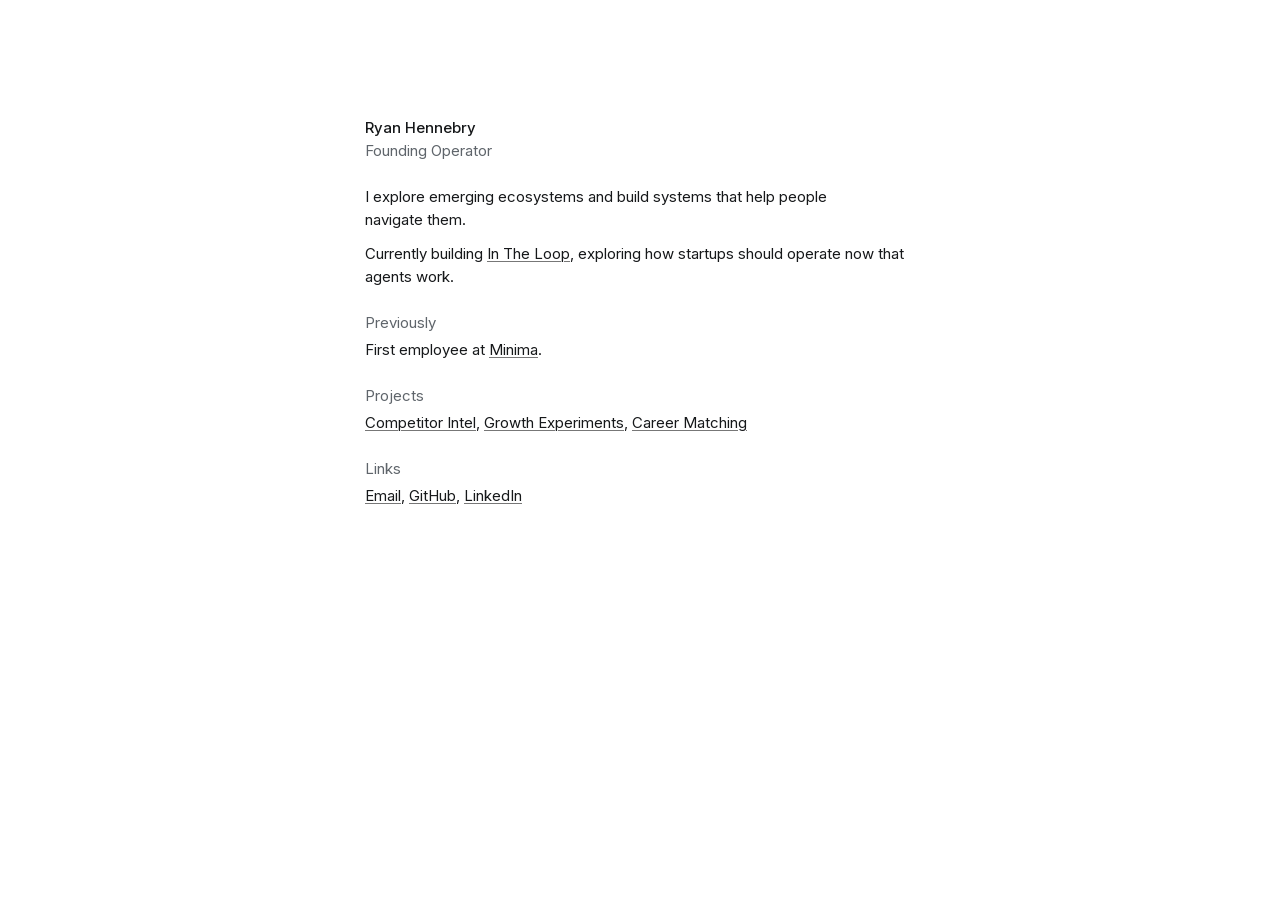
==== index.html @ 2ed65c2b "Add the favicon set, crawler files and final share metadata Co-Authored-By: Claude Opus 5 (1M contex" ====
<!doctype html>
<html lang="en-GB">
  <head>
    <meta charset="utf-8">
    <meta name="viewport" content="width=device-width, initial-scale=1">
    <meta name="color-scheme" content="light">
    <meta name="theme-color" content="#24303C">

    <title>Ryan Hennebry</title>
    <meta name="description" content="">

    <meta property="og:type" content="website">
    <meta property="og:locale" content="en_GB">
    <meta property="og:site_name" content="Ryan Hennebry">
    <meta property="og:title" content="Ryan Hennebry">
    <meta property="og:description" content="">
    <meta property="og:url" content="https://ryanhennebry.xyz/">

    <meta name="twitter:card" content="summary">
    <meta name="twitter:title" content="Ryan Hennebry">
    <meta name="twitter:description" content="">

    <link rel="canonical" href="https://ryanhennebry.xyz/">

    <script type="application/ld+json">
      {
        "@context": "https://schema.org",
        "@graph": [
          {
            "@type": "WebSite",
            "@id": "https://ryanhennebry.xyz/#website",
            "url": "https://ryanhennebry.xyz/",
            "name": "Ryan Hennebry",
            "inLanguage": "en-GB"
          },
          {
            "@type": "Person",
            "@id": "https://ryanhennebry.xyz/#person",
            "name": "Ryan Hennebry",
            "url": "https://ryanhennebry.xyz/",
            "jobTitle": "Founding Operator",
            "alumniOf": {
              "@type": "Organization",
              "name": "Minima",
              "url": "https://minima.global/"
            },
            "sameAs": [
              "https://github.com/ryan-hennebry",
              "https://www.linkedin.com/in/ryanhennebry/"
            ]
          }
        ]
      }
    </script>

    <link rel="icon" href="favicon.ico" sizes="any">
    <link rel="icon" type="image/png" sizes="48x48" href="favicon-48.png">
    <link rel="apple-touch-icon" href="apple-touch-icon.png">
    <link rel="stylesheet" href="assets/site.css">
  </head>
  <body>
    <main class="page">
      <header class="intro">
        <h1>Ryan Hennebry</h1>
        <p class="intro__role">Founding Operator</p>
        <p>I explore emerging ecosystems and build systems that help people navigate them.</p>
        <p>Currently building <a href="https://in-the-loop.studio/">In The Loop</a>, exploring how startups should operate now that agents work.</p>
      </header>

      <section class="previously">
        <h2>Previously</h2>
        <p>First employee at <a href="https://minima.global/">Minima</a>.</p>
      </section>

      <section class="projects">
        <h2>Projects</h2>
        <p><a href="https://github.com/ryan-hennebry/competitor-intel">Competitor Intel</a>, <a href="https://github.com/ryan-hennebry/growth-experiments">Growth Experiments</a>, <a href="https://github.com/ryan-hennebry/career-matching">Career Matching</a></p>
      </section>

      <nav class="links" aria-labelledby="links-heading">
        <h2 id="links-heading">Links</h2>
        <p><a href="mailto:ryanhennebry@gmail.com">Email</a>, <a href="https://github.com/ryan-hennebry">GitHub</a>, <a href="https://www.linkedin.com/in/ryanhennebry/">LinkedIn</a></p>
      </nav>
    </main>
  </body>
</html>
---- assets/site.css ----
/* Inter, variable, latin subset, served locally. Zero network requests. */
@font-face {
  font-family: "Inter";
  src: url("fonts/inter-latin-var.woff2") format("woff2-variations");
  font-weight: 100 900;
  font-style: normal;
  font-display: swap;
}

/*
  Two weights only: 400 and 500. Inter's default instance is also 400, so every
  rule that sets type below states its font-weight rather than letting the
  default stand in for a decision. The opsz axis (14 to 32) is never pinned to a
  fixed value: `font-optical-sizing: auto` states explicitly that the browser is
  to resolve it from the rendered size.
*/

:root {
  --paper: #ffffff;         /* 1.00:1  pure white, the background */
  --ink: #16181A;           /* 17.80:1 near-black, narrative text */
  --muted: #5F656B;         /* 5.90:1  muted grey, the role line and section labels */
  --rule: #777777;          /* 4.48:1  resting link underline; clears 3:1 as a non-text identifier */
  --rule-strong: #646464;   /* 5.92:1  hover underline and focus ring */
  --selection: #E6E6E6;

  /*
    FROZEN at 550px. Ryan selected this measure after comparing 600px, 550px
    and 525px with the final copy. Both narrative paragraphs wrap at the full
    measure; the type, tracking and browser's natural pretty wrap stay unchanged.
  */
  --measure: 550px;
  --gutter: 24px;

  --leading: 1.5;             /* body. No letter-spacing is set anywhere on the page: at 15px Inter's own
                                 tracking stands unaltered. */

  --size-name: 15px;
  --size-body: 15px;
  --weight-regular: 400;
  --weight-strong: 500;

  /*
    Void, then dense. One long silence above the name, then a block whose
    internal steps are small enough that the page reads as a single object.

    The two inner steps follow published spacing rules on ui-skills.com rather
    than eyeballed numbers. nolanperk/rad-spacing moves in 4px increments,
    which gives the label-to-content pair its 4px edge-case floor and adjacent
    narrative paragraphs 12px. Distinct groups use 24px, exactly twice that
    paragraph step.
  */
  --space-void: 117px;         /* above the name, desktop. Justified by this page, not borrowed: the void is the
                                  only generous gesture available here, on a page with no scroll, no large type, no
                                  imagery, no colour and no dividers. 117px reads as chosen rather than as a default
                                  top margin, and keeps the whole page inside a 700px viewport without scrolling.
                                  emilkowal.ski also paints 117px, but that is a coincidence and not the reason: his
                                  is 64px of authored padding plus 53px of flow taken by an invisible sticky banner.
                                  ibelick's 248px was measured and rejected as an outlier. See DESIGN.md, The Void
                                  Above The Name Rule, which supersedes any earlier provenance note. */
  --space-void-narrow: 56px;   /* above the name, below 481px. The old narrow value (120px) scaled proportionally from the old 248px desktop void. */
  --space-tight: 4px;           /* a section label to its content */
  --space-para: 12px;          /* adjacent paragraphs. On the 4/8 scale, and exactly half --space-group per better-layout's 2x rule. */
  --space-group: 24px;         /* block to block, AND the role line to the first paragraph. One token, one value, both uses: do not split it. */
  --space-bottom: 48px;        /* below the last line */
}

*,
*::before,
*::after {
  box-sizing: border-box;
}

html {
  -webkit-font-smoothing: antialiased;
  -moz-osx-font-smoothing: grayscale;
  background-color: var(--paper);
}

body {
  margin: 0;
  background-color: var(--paper);
  color: var(--ink);
  font-family: "Inter", ui-sans-serif, system-ui, -apple-system, "Segoe UI", sans-serif;
  font-size: var(--size-body);
  font-weight: var(--weight-regular);
  font-optical-sizing: auto;
  line-height: var(--leading);
}

/*
  Background only. Setting `color` here also resets text-decoration-color, which
  flattened the muted tier: selected muted text jumped to ink and the link
  underline jumped from --rule to ink. Selection now recolours the ground only.
*/
::selection {
  background-color: var(--selection);
}

/* Container is wider than the text; the reading measure is created by padding inward. */
.page {
  max-width: calc(var(--measure) + 2 * var(--gutter));
  margin-inline: auto;
  padding-inline: var(--gutter);
  padding-block: var(--space-void) var(--space-bottom);
}

h1,
h2,
p {
  margin: 0;
}

p {
  text-wrap: pretty;
}

/*
  The name carries no margin below it: the role line sits directly under it at
  one line-height, baseline to baseline, so the two read as a single unit.
*/
h1 {
  font-size: var(--size-name);
  font-weight: var(--weight-strong);
}

/* The role line. Body size, body weight, muted: it is an annotation on the name. */
.intro__role {
  font-size: var(--size-body);
  font-weight: var(--weight-regular);
  color: var(--muted);
}

/*
  The role line is an annotation on the name, so the step from it to the first
  body paragraph is the block step, not the paragraph step. A plain `.intro p + p`
  was applying the paragraph step there and the top of the page ran short.
  This deliberately reuses --space-group rather than declaring its own number:
  splitting the role step away from the block step was considered and rejected,
  so the two stay identical at one token. Do not hardcode 24px here.
*/
.intro__role + p {
  margin-top: var(--space-group);
}

/* Adjacent body paragraphs only: the third p onward, so the role line is excluded. */
.intro p + p + p {
  margin-top: var(--space-para);
}

.previously,
.projects,
.links {
  margin-top: var(--space-group);
}

/* Section labels are distinguished by colour and position, never by size or weight. */
h2 {
  font-size: var(--size-body);
  font-weight: var(--weight-regular);
  color: var(--muted);
  margin-bottom: var(--space-tight);
}

/*
  Link technique: text inherits its context colour, the underline carries the signal.
  The underline is the sole non-colour identifier of a link, so --rule is raised
  well past the 1.7 to 2.5:1 the references use: it must clear 3:1 as a non-text
  identifier. It is a neutral grey matched in luminance to the teal it replaced,
  so the page carries no hue at all.
*/
a {
  color: inherit;
  text-decoration: underline;
  text-decoration-color: var(--rule);
  text-decoration-thickness: 0.08em;
  text-underline-offset: 0.15em;
  text-decoration-skip-ink: auto;
}

@media (hover: hover) and (pointer: fine) {
  a:hover {
    text-decoration-color: var(--rule-strong);
    text-decoration-thickness: 0.11em;
  }
}

a:focus-visible {
  outline: 2px solid var(--rule-strong);
  outline-offset: 2px;
  border-radius: 2px;
}

@media (forced-colors: active) {
  a {
    text-decoration-color: LinkText;
  }

  h2 {
    font-weight: var(--weight-strong);
  }

  a:focus-visible {
    outline-color: Highlight;
  }
}

/* Same page, same sizes, same gutter. Only the silence above the name shrinks. */
@media (max-width: 480px) {
  .page {
    padding-block: var(--space-void-narrow) var(--space-bottom);
  }
}

/* A background check may well be printed. Ink on paper, no tints, no focus ring. */
@media print {
  html,
  body {
    background: #FFFFFF;
  }

  body,
  h1 {
    color: #000000;
  }

  h2,
  .intro__role {
    color: #4A4A4A;
  }

  a {
    text-decoration-color: #000000;
  }

  /* Printed links are otherwise inert words. mailto: is left alone: the address
     is already the link text. */
  a[href^="http"]::after {
    content: " (" attr(href) ")";
    font-weight: var(--weight-regular);
  }

  a:focus-visible {
    outline: none;
  }
}

/*
  Motion: none, anywhere. A decision, not an omission. The reference end states are
  kept and every timed property change is dropped. Because nothing on this page moves,
  there is deliberately no prefers-reduced-motion block: there is nothing to reduce.
*/
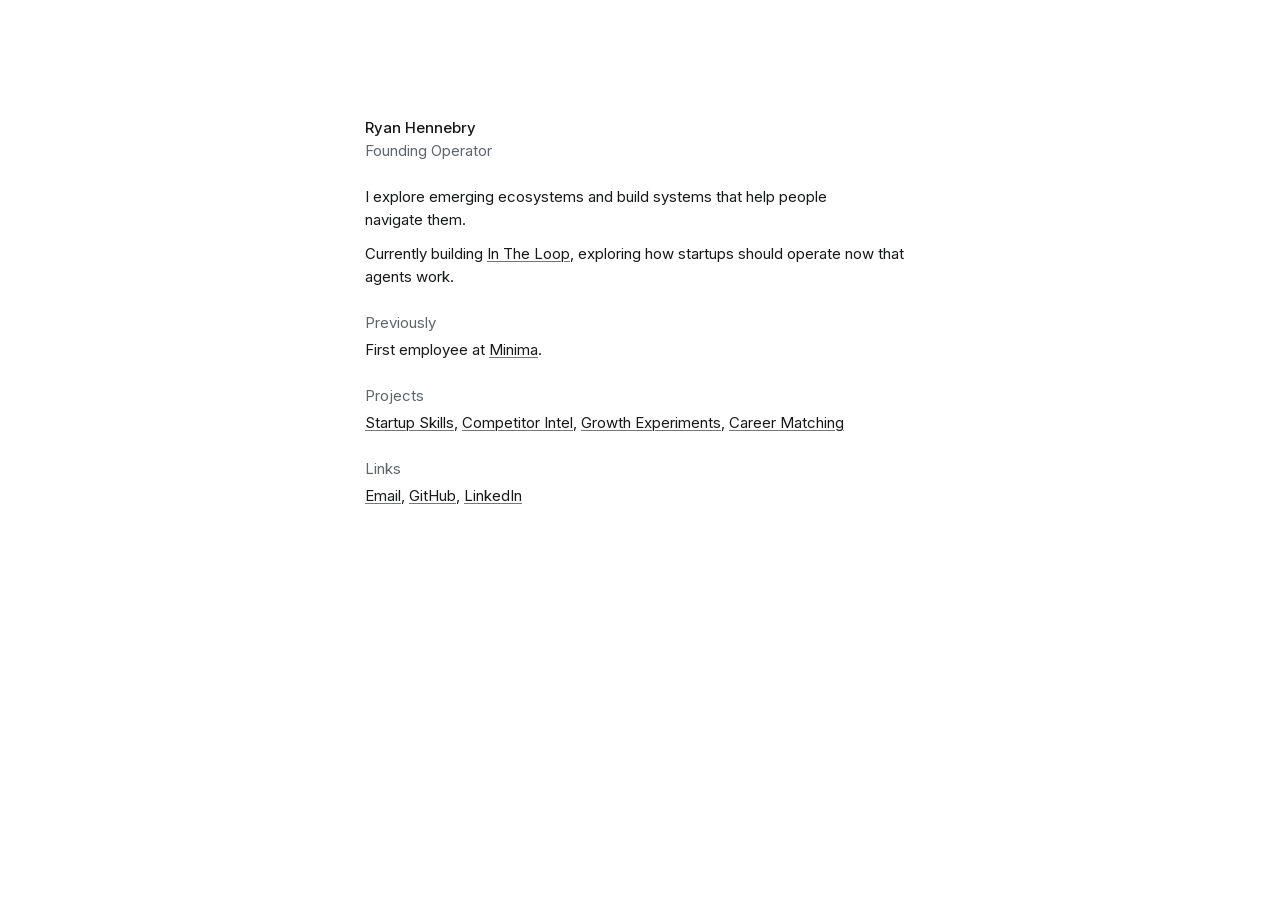
==== commit b73fa14a: "Add Startup Skills as the first project and keep link names unbroken Startup Skills links to startup" ====
--- a/index.html
+++ b/index.html
@@ -74,7 +74,7 @@
 
       <section class="projects">
         <h2>Projects</h2>
-        <p><a href="https://github.com/ryan-hennebry/competitor-intel">Competitor Intel</a>, <a href="https://github.com/ryan-hennebry/growth-experiments">Growth Experiments</a>, <a href="https://github.com/ryan-hennebry/career-matching">Career Matching</a></p>
+        <p><a href="https://startupskills.dev/">Startup Skills</a>, <a href="https://github.com/ryan-hennebry/competitor-intel">Competitor Intel</a>, <a href="https://github.com/ryan-hennebry/growth-experiments">Growth Experiments</a>, <a href="https://github.com/ryan-hennebry/career-matching">Career Matching</a></p>
       </section>
 
       <nav class="links" aria-labelledby="links-heading">
--- a/assets/site.css
+++ b/assets/site.css
@@ -175,6 +175,7 @@
   text-decoration-thickness: 0.08em;
   text-underline-offset: 0.15em;
   text-decoration-skip-ink: auto;
+  white-space: nowrap;          /* a link name never splits across lines; the longest is well inside 320px */
 }
 
 @media (hover: hover) and (pointer: fine) {
@@ -230,6 +231,7 @@
 
   a {
     text-decoration-color: #000000;
+    white-space: normal;        /* the appended URL below must be free to wrap */
   }
 
   /* Printed links are otherwise inert words. mailto: is left alone: the address
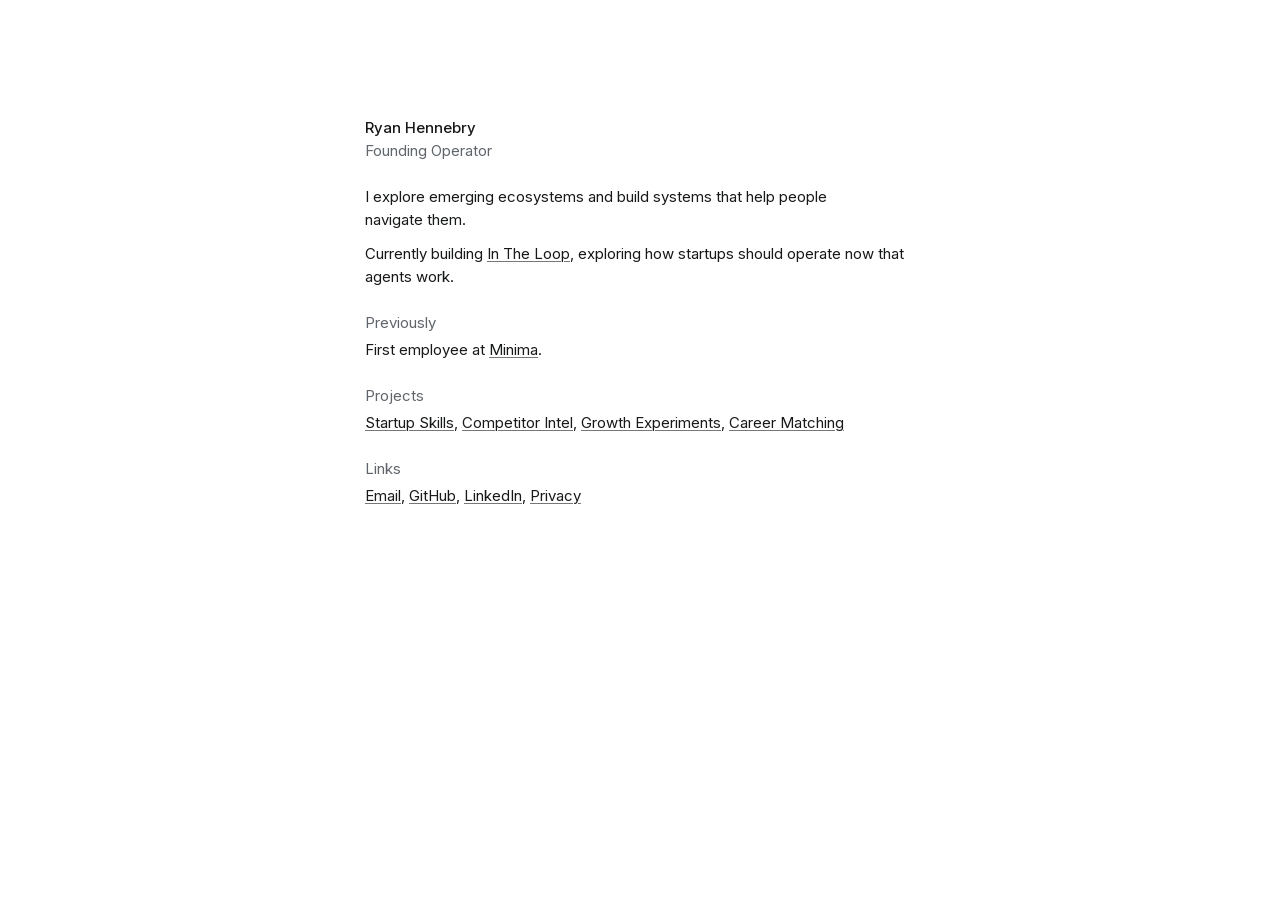
==== commit a2af0fb8: "feat(site): add a privacy notice and run the Worker tests in verify.sh privacy.html states what the " ====
--- a/index.html
+++ b/index.html
@@ -79,7 +79,7 @@
 
       <nav class="links" aria-labelledby="links-heading">
         <h2 id="links-heading">Links</h2>
-        <p><a href="mailto:ryanhennebry@gmail.com">Email</a>, <a href="https://github.com/ryan-hennebry">GitHub</a>, <a href="https://www.linkedin.com/in/ryanhennebry/">LinkedIn</a></p>
+        <p><a href="mailto:ryanhennebry@gmail.com">Email</a>, <a href="https://github.com/ryan-hennebry">GitHub</a>, <a href="https://www.linkedin.com/in/ryanhennebry/">LinkedIn</a>, <a href="privacy.html">Privacy</a></p>
       </nav>
     </main>
   </body>
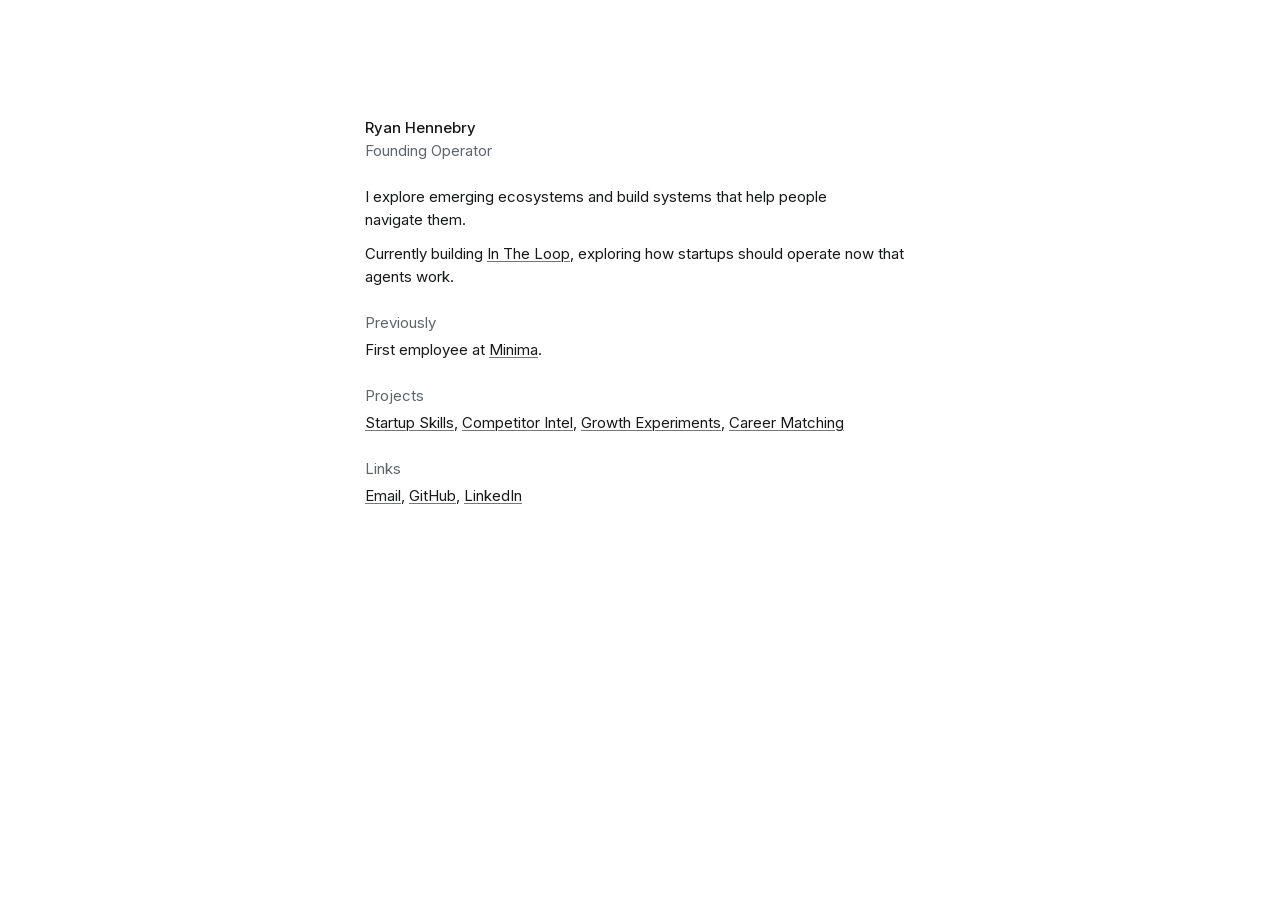
==== commit 3a31f02f: "fix(privacy): unlink the privacy notice and complete its Art 13 content index.html returns byte for " ====
--- a/index.html
+++ b/index.html
@@ -79,7 +79,7 @@
 
       <nav class="links" aria-labelledby="links-heading">
         <h2 id="links-heading">Links</h2>
-        <p><a href="mailto:ryanhennebry@gmail.com">Email</a>, <a href="https://github.com/ryan-hennebry">GitHub</a>, <a href="https://www.linkedin.com/in/ryanhennebry/">LinkedIn</a>, <a href="privacy.html">Privacy</a></p>
+        <p><a href="mailto:ryanhennebry@gmail.com">Email</a>, <a href="https://github.com/ryan-hennebry">GitHub</a>, <a href="https://www.linkedin.com/in/ryanhennebry/">LinkedIn</a></p>
       </nav>
     </main>
   </body>
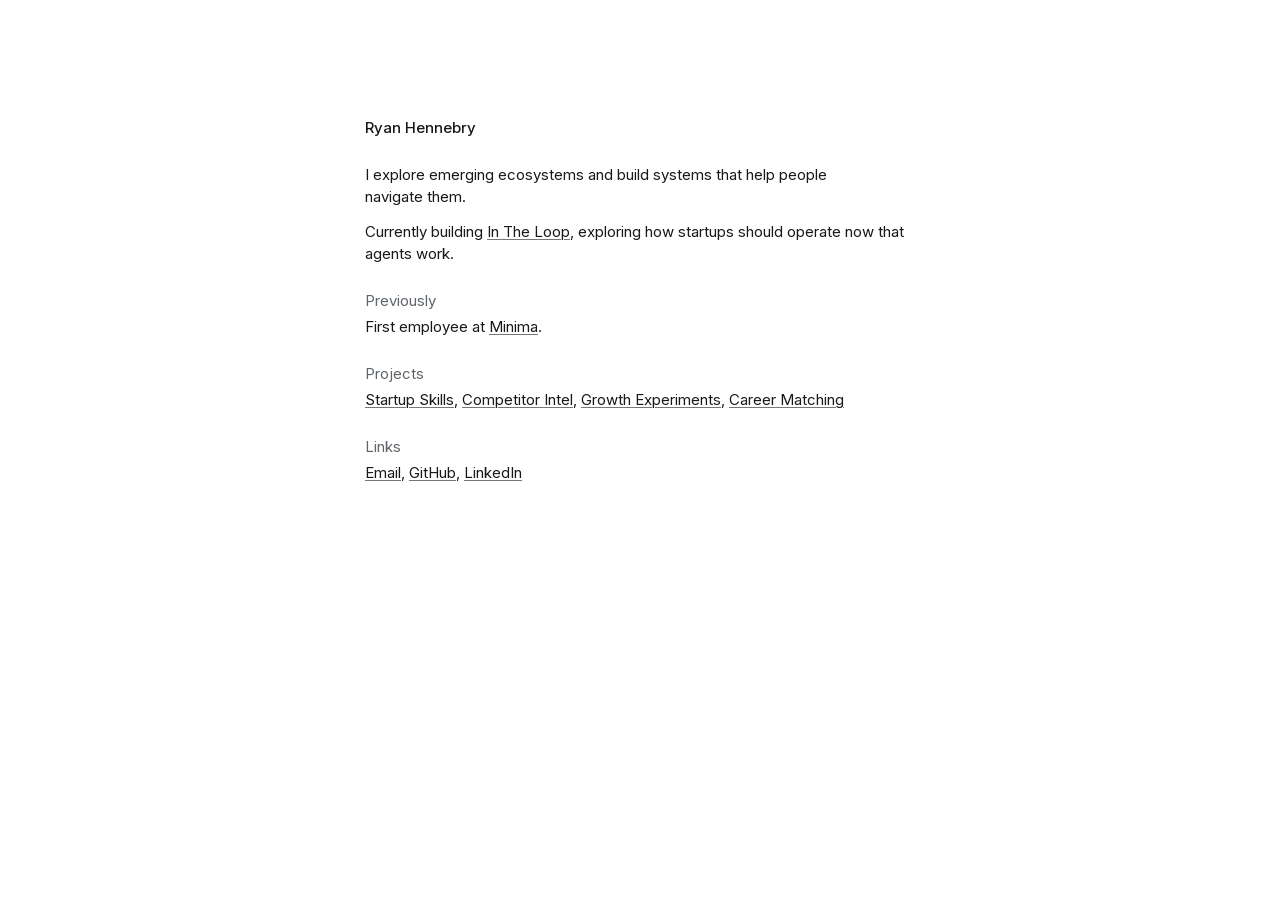
==== commit 9a527906: "feat(page): remove the Founding Operator role line The name now stands alone above the narrative. Th" ====
--- a/index.html
+++ b/index.html
@@ -38,7 +38,6 @@
             "@id": "https://ryanhennebry.xyz/#person",
             "name": "Ryan Hennebry",
             "url": "https://ryanhennebry.xyz/",
-            "jobTitle": "Founding Operator",
             "alumniOf": {
               "@type": "Organization",
               "name": "Minima",
@@ -62,7 +61,6 @@
     <main class="page">
       <header class="intro">
         <h1>Ryan Hennebry</h1>
-        <p class="intro__role">Founding Operator</p>
         <p>I explore emerging ecosystems and build systems that help people navigate them.</p>
         <p>Currently building <a href="https://in-the-loop.studio/">In The Loop</a>, exploring how startups should operate now that agents work.</p>
       </header>
--- a/assets/site.css
+++ b/assets/site.css
@@ -18,7 +18,7 @@
 :root {
   --paper: #ffffff;         /* 1.00:1  pure white, the background */
   --ink: #16181A;           /* 17.80:1 near-black, narrative text */
-  --muted: #5F656B;         /* 5.90:1  muted grey, the role line and section labels */
+  --muted: #5F656B;         /* 5.90:1  muted grey, the section labels and the privacy page's link home */
   --rule: #777777;          /* 4.48:1  resting link underline; clears 3:1 as a non-text identifier */
   --rule-strong: #646464;   /* 5.92:1  hover underline and focus ring */
   --selection: #E6E6E6;
@@ -60,7 +60,7 @@
   --space-void-narrow: 56px;   /* above the name, below 481px. The old narrow value (120px) scaled proportionally from the old 248px desktop void. */
   --space-tight: 4px;           /* a section label to its content */
   --space-para: 12px;          /* adjacent paragraphs. On the 4/8 scale, and exactly half --space-group per better-layout's 2x rule. */
-  --space-group: 24px;         /* block to block, AND the role line to the first paragraph. One token, one value, both uses: do not split it. */
+  --space-group: 24px;         /* block to block, AND the name to the first paragraph. One token, one value, both uses: do not split it. */
   --space-bottom: 48px;        /* below the last line */
 }
 
@@ -115,15 +115,15 @@
 }
 
 /*
-  The name carries no margin below it: the role line sits directly under it at
-  one line-height, baseline to baseline, so the two read as a single unit.
+  The name carries no margin below it. On the privacy page the role-line slot
+  sits directly under it at one line-height, so the two read as a single unit.
 */
 h1 {
   font-size: var(--size-name);
   font-weight: var(--weight-strong);
 }
 
-/* The role line. Body size, body weight, muted: it is an annotation on the name. */
+/* The role line, used only on the privacy page for the link home. Body size, body weight, muted. */
 .intro__role {
   font-size: var(--size-body);
   font-weight: var(--weight-regular);
@@ -131,19 +131,20 @@
 }
 
 /*
-  The role line is an annotation on the name, so the step from it to the first
-  body paragraph is the block step, not the paragraph step. A plain `.intro p + p`
-  was applying the paragraph step there and the top of the page ran short.
-  This deliberately reuses --space-group rather than declaring its own number:
-  splitting the role step away from the block step was considered and rejected,
-  so the two stay identical at one token. Do not hardcode 24px here.
-*/
+  The step into the narrative is the block step, not the paragraph step. On the
+  home page the narrative follows the name directly; on the privacy page it
+  follows the role-line slot, which there holds the link home. Both take
+  --space-group. A plain `.intro p + p` once handed this step the paragraph
+  value and the top of the page ran short. This deliberately reuses
+  --space-group rather than declaring its own number. Do not hardcode 24px here.
+*/
+.intro h1 + p:not(.intro__role),
 .intro__role + p {
   margin-top: var(--space-group);
 }
 
-/* Adjacent body paragraphs only: the third p onward, so the role line is excluded. */
-.intro p + p + p {
+/* Adjacent narrative paragraphs only. A role line, where a page has one, is excluded. */
+.intro p:not(.intro__role) + p {
   margin-top: var(--space-para);
 }
 
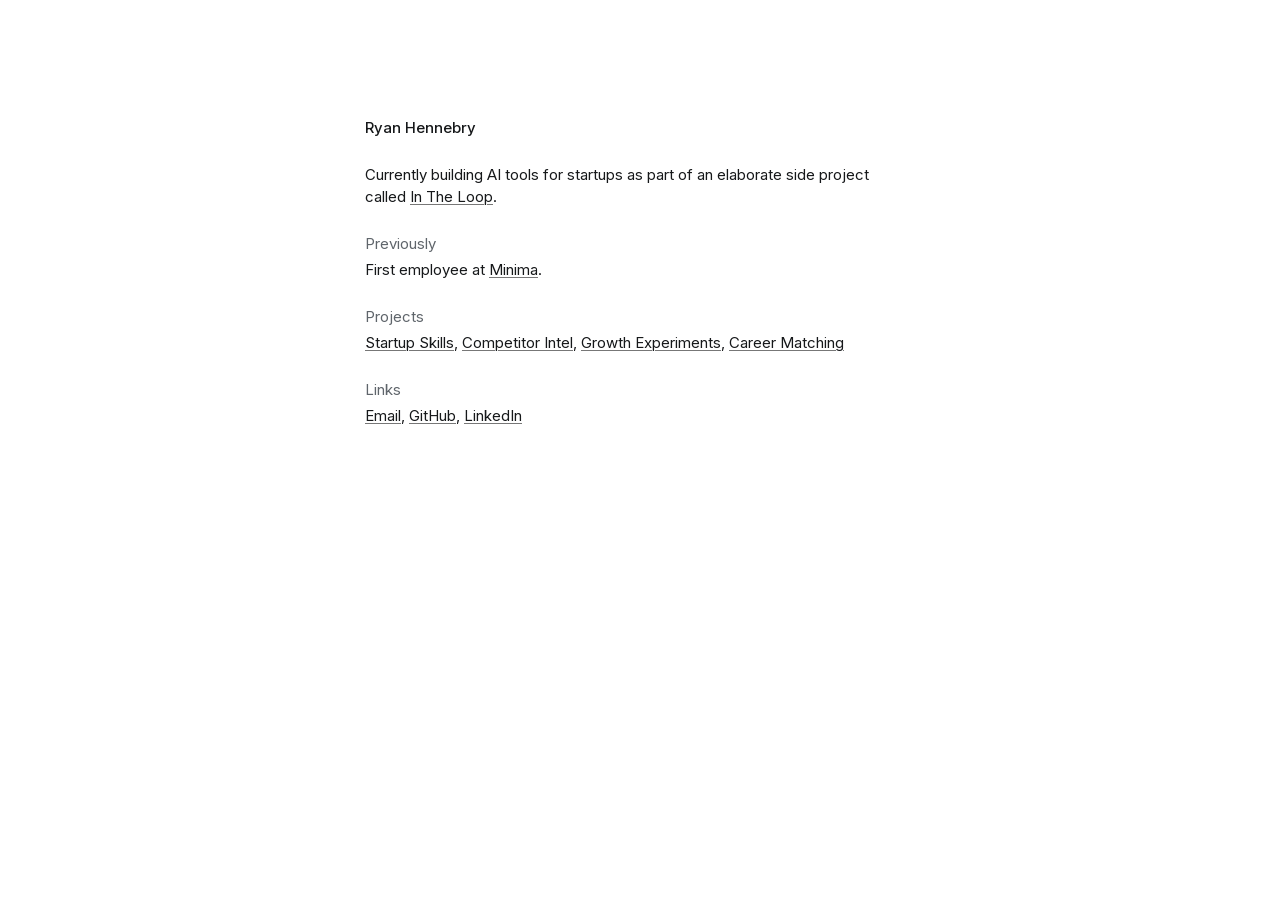
==== commit ee248c22: "feat(page): replace the narrative with one sentence At Ryan's request the two narrative sentences be" ====
--- a/index.html
+++ b/index.html
@@ -61,8 +61,7 @@
     <main class="page">
       <header class="intro">
         <h1>Ryan Hennebry</h1>
-        <p>I explore emerging ecosystems and build systems that help people navigate them.</p>
-        <p>Currently building <a href="https://in-the-loop.studio/">In The Loop</a>, exploring how startups should operate now that agents work.</p>
+        <p>Currently building AI tools for startups as part of an elaborate side project called <a href="https://in-the-loop.studio/">In The Loop</a>.</p>
       </header>
 
       <section class="previously">
--- a/assets/site.css
+++ b/assets/site.css
@@ -25,7 +25,7 @@
 
   /*
     FROZEN at 550px. Ryan selected this measure after comparing 600px, 550px
-    and 525px with the final copy. Both narrative paragraphs wrap at the full
+    and 525px with the final copy. The narrative sentence wraps at the full
     measure; the type, tracking and browser's natural pretty wrap stay unchanged.
   */
   --measure: 550px;
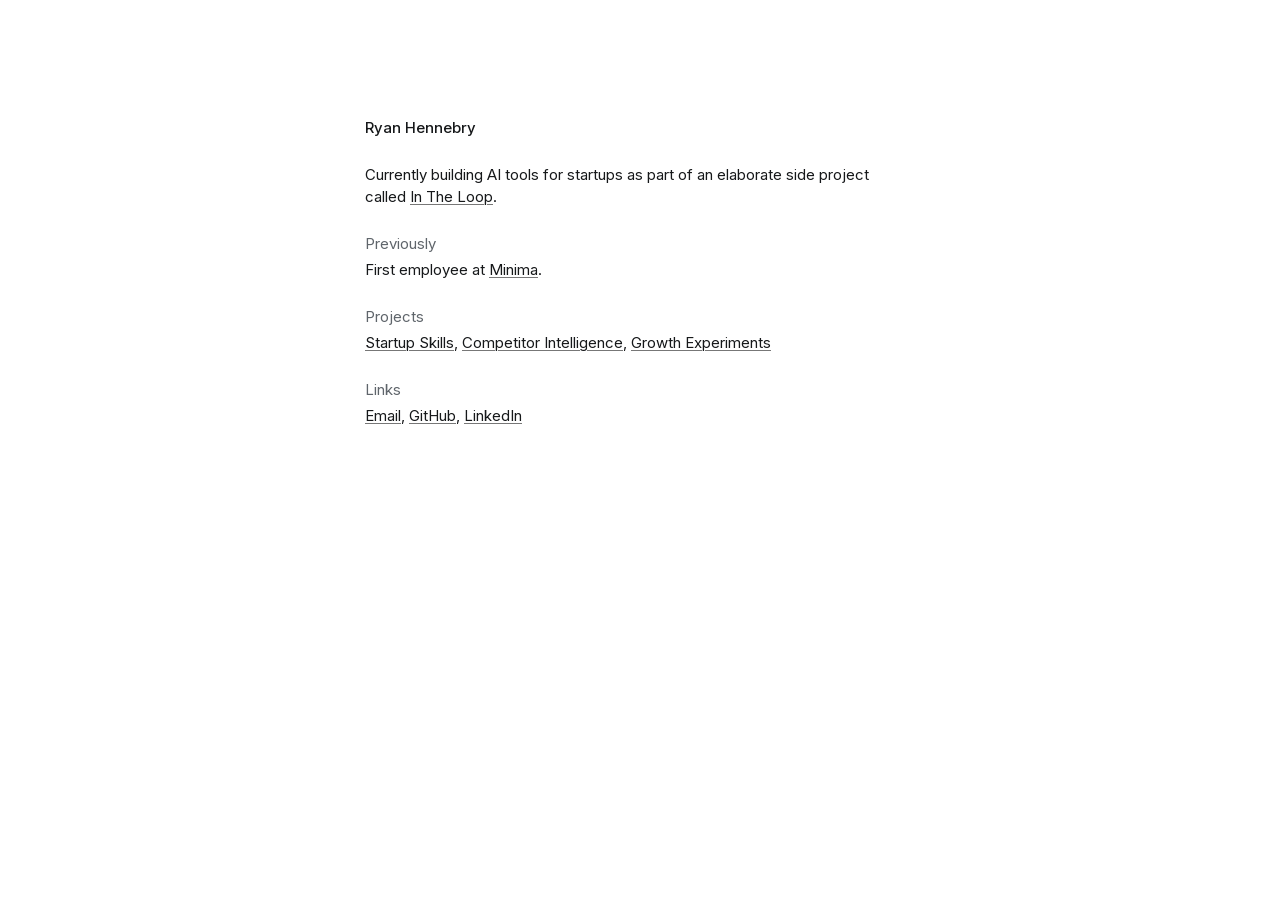
==== commit b8f60a0d: "feat(page): trim Projects to three and sync design.json Projects now reads Startup Skills, Competito" ====
--- a/index.html
+++ b/index.html
@@ -71,7 +71,7 @@
 
       <section class="projects">
         <h2>Projects</h2>
-        <p><a href="https://startupskills.dev/">Startup Skills</a>, <a href="https://github.com/ryan-hennebry/competitor-intel">Competitor Intel</a>, <a href="https://github.com/ryan-hennebry/growth-experiments">Growth Experiments</a>, <a href="https://github.com/ryan-hennebry/career-matching">Career Matching</a></p>
+        <p><a href="https://startupskills.dev/">Startup Skills</a>, <a href="https://github.com/ryan-hennebry/competitor-intel">Competitor Intelligence</a>, <a href="https://github.com/ryan-hennebry/growth-experiments">Growth Experiments</a></p>
       </section>
 
       <nav class="links" aria-labelledby="links-heading">
